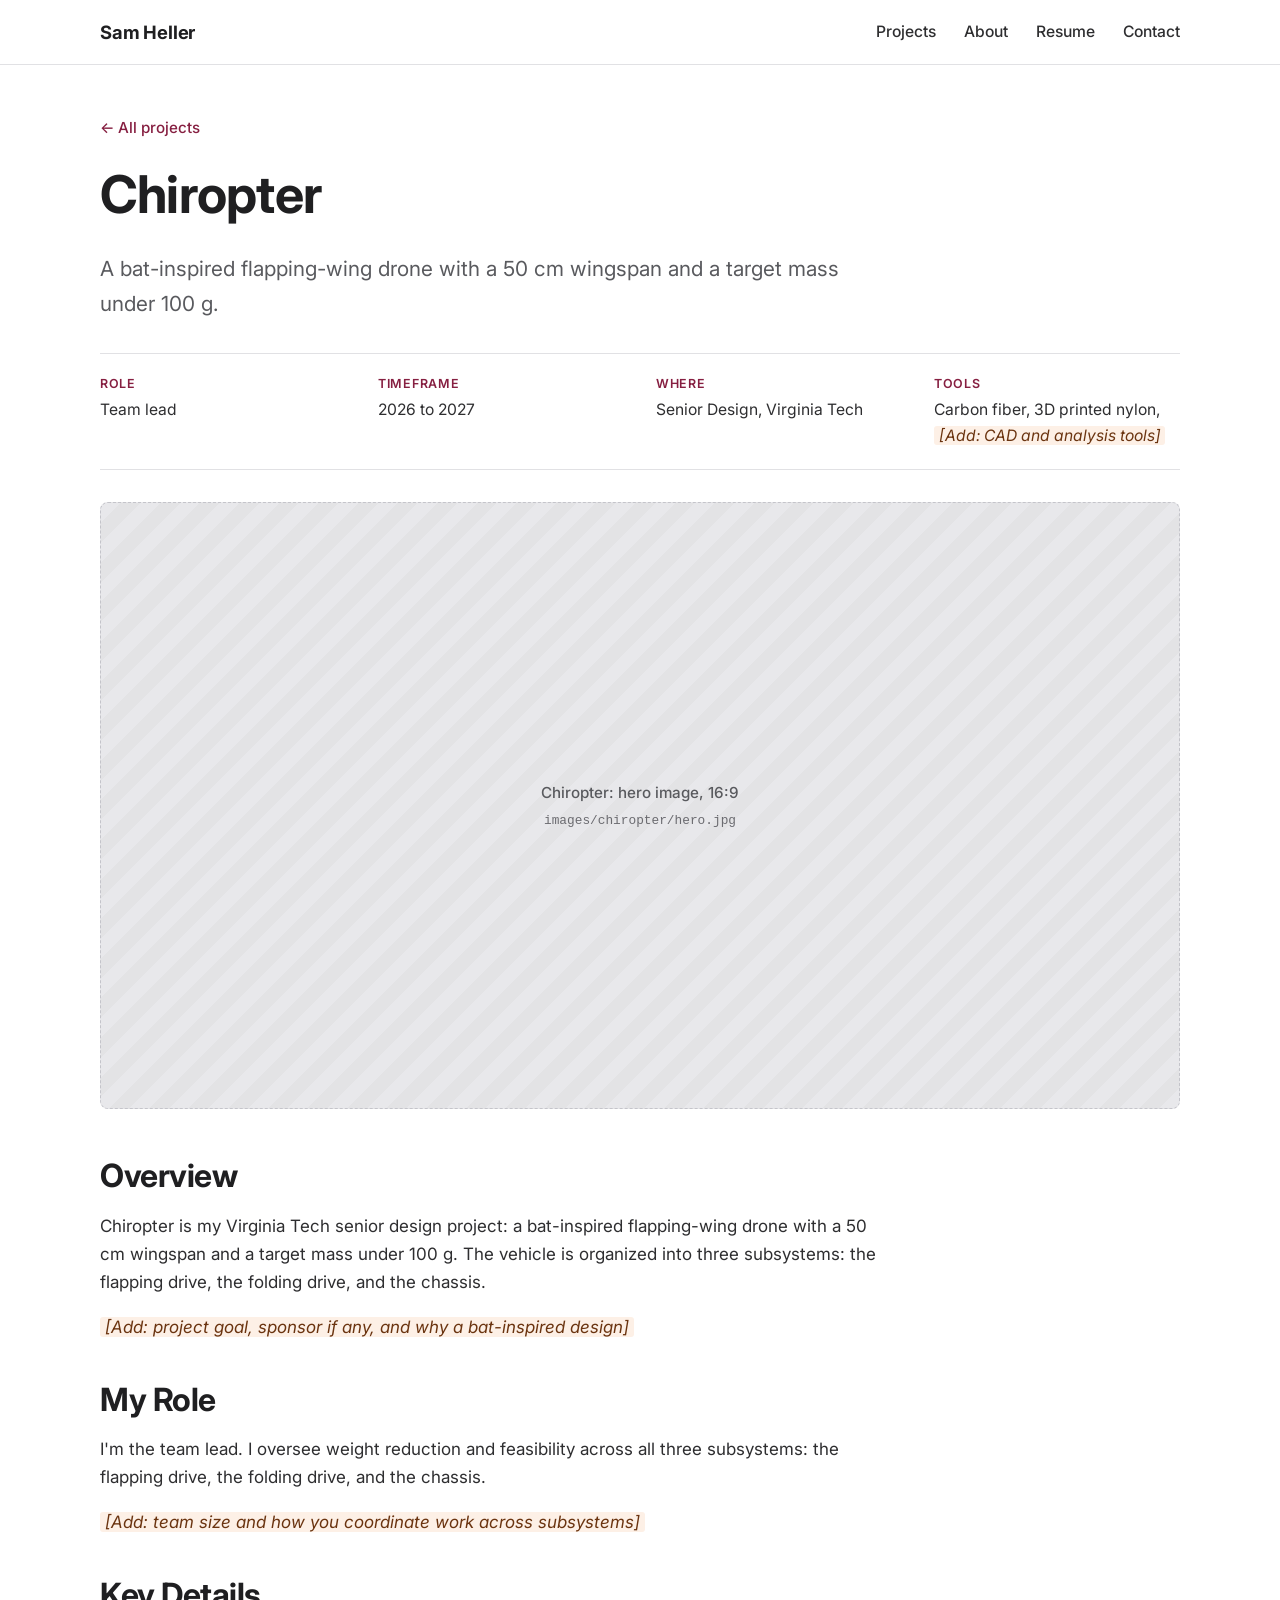
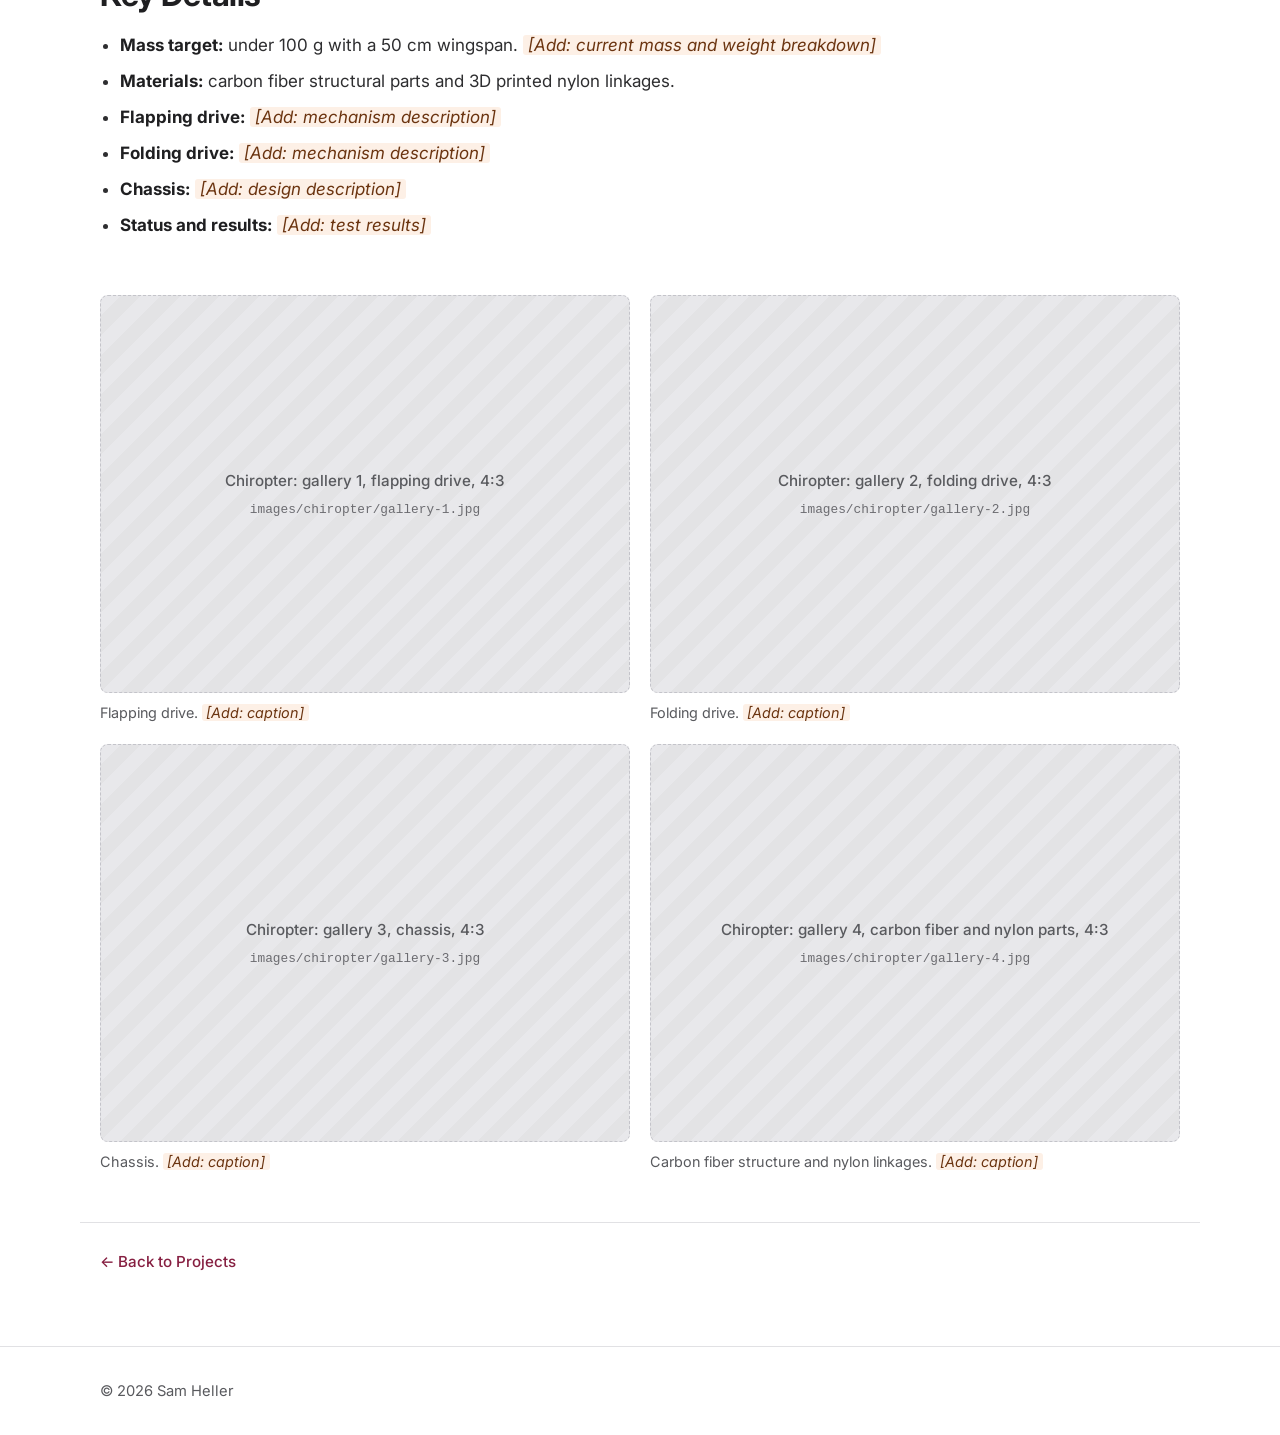
==== projects/chiropter.html @ 89018f8c "Initial portfolio site" ====
<!DOCTYPE html>
<html lang="en">
<head>
  <meta charset="utf-8">
  <meta name="viewport" content="width=device-width, initial-scale=1">
  <title>Chiropter: Flapping-Wing Drone | Sam Heller</title>
  <meta name="description" content="Chiropter is a bat-inspired flapping-wing drone with a 50 cm wingspan and a target mass under 100 g. Sam Heller is team lead for this Virginia Tech senior design project.">
  <meta property="og:type" content="article">
  <meta property="og:title" content="Chiropter: Flapping-Wing Drone | Sam Heller">
  <meta property="og:description" content="Bat-inspired flapping-wing drone, 50 cm wingspan, target mass under 100 g. Virginia Tech senior design.">
  <meta property="og:image" content="https://sam-j-heller.github.io/PersonalPortfolio/images/chiropter/hero.jpg">
  <meta property="og:url" content="https://sam-j-heller.github.io/PersonalPortfolio/projects/chiropter.html">
  <link rel="icon" href="../favicon.svg" type="image/svg+xml">
  <link rel="preconnect" href="https://fonts.googleapis.com">
  <link rel="preconnect" href="https://fonts.gstatic.com" crossorigin>
  <link rel="stylesheet" href="https://fonts.googleapis.com/css2?family=Inter:wght@400;500;600;700&amp;display=swap">
  <link rel="stylesheet" href="../css/style.css">
  <script src="../js/main.js"></script>
</head>
<body>
  <a class="skip-link" href="#main">Skip to content</a>

  <header class="site-header">
    <div class="container nav-bar">
      <a class="brand" href="../index.html">Sam Heller</a>
      <button class="nav-toggle" type="button" aria-expanded="false" aria-controls="site-nav">
        <span class="visually-hidden">Menu</span>
        <span class="nav-toggle-bar" aria-hidden="true"></span>
      </button>
      <nav id="site-nav" class="site-nav" aria-label="Main">
        <ul>
          <li><a href="../index.html#projects">Projects</a></li>
          <li><a href="../index.html#about">About</a></li>
          <li><a href="../resume/Sam_Heller_Resume.pdf" target="_blank" rel="noopener">Resume</a></li>
          <li><a href="../index.html#contact">Contact</a></li>
        </ul>
      </nav>
    </div>
  </header>

  <main id="main">
    <article>
      <header class="container project-head">
        <a class="back-link" href="../index.html#projects">&larr; All projects</a>
        <h1>Chiropter</h1>
        <p class="lede">A bat-inspired flapping-wing drone with a 50 cm wingspan and a target mass under 100 g.</p>
        <dl class="facts">
          <div><dt>Role</dt><dd>Team lead</dd></div>
          <div><dt>Timeframe</dt><dd>2026 to 2027</dd></div>
          <div><dt>Where</dt><dd>Senior Design, Virginia Tech</dd></div>
          <div><dt>Tools</dt><dd>Carbon fiber, 3D printed nylon, <span class="todo">[Add: CAD and analysis tools]</span></dd></div>
        </dl>
      </header>

      <div class="container project-hero">
        <!-- REPLACE WITH: <img class="ratio-16x9" src="../images/chiropter/hero.jpg" alt="Chiropter flapping-wing drone prototype" width="1920" height="1080"> -->
        <div class="ph ratio-16x9" role="img" aria-label="Placeholder for Chiropter hero image">
          <span>Chiropter: hero image, 16:9</span>
          <code>images/chiropter/hero.jpg</code>
        </div>
      </div>

      <div class="container">
        <div class="prose">
          <section aria-labelledby="overview">
            <h2 id="overview">Overview</h2>
            <p>Chiropter is my Virginia Tech senior design project: a bat-inspired flapping-wing drone with a 50 cm wingspan and a target mass under 100 g. The vehicle is organized into three subsystems: the flapping drive, the folding drive, and the chassis.</p>
            <p><span class="todo">[Add: project goal, sponsor if any, and why a bat-inspired design]</span></p>
          </section>

          <section aria-labelledby="role">
            <h2 id="role">My Role</h2>
            <p>I'm the team lead. I oversee weight reduction and feasibility across all three subsystems: the flapping drive, the folding drive, and the chassis.</p>
            <p><span class="todo">[Add: team size and how you coordinate work across subsystems]</span></p>
          </section>

          <section aria-labelledby="details">
            <h2 id="details">Key Details</h2>
            <ul>
              <li><strong>Mass target:</strong> under 100 g with a 50 cm wingspan. <span class="todo">[Add: current mass and weight breakdown]</span></li>
              <li><strong>Materials:</strong> carbon fiber structural parts and 3D printed nylon linkages.</li>
              <li><strong>Flapping drive:</strong> <span class="todo">[Add: mechanism description]</span></li>
              <li><strong>Folding drive:</strong> <span class="todo">[Add: mechanism description]</span></li>
              <li><strong>Chassis:</strong> <span class="todo">[Add: design description]</span></li>
              <li><strong>Status and results:</strong> <span class="todo">[Add: test results]</span></li>
            </ul>
          </section>
        </div>

        <h2 class="visually-hidden">Gallery</h2>
        <div class="gallery">
          <figure>
            <!-- REPLACE WITH: <img class="ratio-4x3" src="../images/chiropter/gallery-1.jpg" alt="Chiropter flapping drive mechanism" loading="lazy" width="1600" height="1200"> -->
            <div class="ph ratio-4x3" role="img" aria-label="Placeholder for Chiropter gallery image 1">
              <span>Chiropter: gallery 1, flapping drive, 4:3</span>
              <code>images/chiropter/gallery-1.jpg</code>
            </div>
            <figcaption>Flapping drive. <span class="todo">[Add: caption]</span></figcaption>
          </figure>
          <figure>
            <!-- REPLACE WITH: <img class="ratio-4x3" src="../images/chiropter/gallery-2.jpg" alt="Chiropter folding drive" loading="lazy" width="1600" height="1200"> -->
            <div class="ph ratio-4x3" role="img" aria-label="Placeholder for Chiropter gallery image 2">
              <span>Chiropter: gallery 2, folding drive, 4:3</span>
              <code>images/chiropter/gallery-2.jpg</code>
            </div>
            <figcaption>Folding drive. <span class="todo">[Add: caption]</span></figcaption>
          </figure>
          <figure>
            <!-- REPLACE WITH: <img class="ratio-4x3" src="../images/chiropter/gallery-3.jpg" alt="Chiropter chassis" loading="lazy" width="1600" height="1200"> -->
            <div class="ph ratio-4x3" role="img" aria-label="Placeholder for Chiropter gallery image 3">
              <span>Chiropter: gallery 3, chassis, 4:3</span>
              <code>images/chiropter/gallery-3.jpg</code>
            </div>
            <figcaption>Chassis. <span class="todo">[Add: caption]</span></figcaption>
          </figure>
          <figure>
            <!-- REPLACE WITH: <img class="ratio-4x3" src="../images/chiropter/gallery-4.jpg" alt="Chiropter carbon fiber parts and 3D printed nylon linkages" loading="lazy" width="1600" height="1200"> -->
            <div class="ph ratio-4x3" role="img" aria-label="Placeholder for Chiropter gallery image 4">
              <span>Chiropter: gallery 4, carbon fiber and nylon parts, 4:3</span>
              <code>images/chiropter/gallery-4.jpg</code>
            </div>
            <figcaption>Carbon fiber structure and nylon linkages. <span class="todo">[Add: caption]</span></figcaption>
          </figure>
        </div>
      </div>

      <div class="container project-foot">
        <a class="back-link" href="../index.html#projects">&larr; Back to Projects</a>
      </div>
    </article>
  </main>

  <footer class="site-footer">
    <div class="container">
      <p>&copy; 2026 Sam Heller</p>
    </div>
  </footer>
</body>
</html>
---- css/style.css ----
/* ==========================================================================
   Sam Heller portfolio: shared stylesheet
   ========================================================================== */

:root {
  --maroon: #861F41;        /* Chicago Maroon: primary accent */
  --maroon-dark: #6a1833;
  --orange: #E5751F;        /* Burnt Orange: small highlights only */
  --orange-tint: #fdf0e6;
  --text: #2e2e30;
  --muted: #595a5e;
  --bg: #ffffff;
  --bg-alt: #f5f5f6;
  --border: #e1e1e4;
  --ph-bg: #e8e8eb;
  --radius: 8px;
  --max: 1120px;
  --header-h: 64px;
  --font: "Inter", system-ui, -apple-system, "Segoe UI", Roboto, Helvetica, Arial, sans-serif;
}

*,
*::before,
*::after { box-sizing: border-box; }

html {
  scroll-behavior: smooth;
  -webkit-text-size-adjust: 100%;
}

@media (prefers-reduced-motion: reduce) {
  html { scroll-behavior: auto; }
  *, *::before, *::after { transition: none !important; }
}

body {
  margin: 0;
  font-family: var(--font);
  font-size: 1.0625rem;
  line-height: 1.65;
  color: var(--text);
  background: var(--bg);
  overflow-x: hidden;
}

img { max-width: 100%; display: block; }

h1, h2, h3 {
  line-height: 1.2;
  color: #1f1f21;
  margin: 0 0 0.5em;
  letter-spacing: -0.015em;
}
h1 { font-size: clamp(2.1rem, 5vw, 3.25rem); font-weight: 700; }
h2 { font-size: clamp(1.5rem, 3vw, 2rem); font-weight: 700; }
h3 { font-size: 1.2rem; font-weight: 600; }

p { margin: 0 0 1em; }

a {
  color: var(--maroon);
  text-decoration-thickness: 1px;
  text-underline-offset: 3px;
}
a:hover { text-decoration-color: var(--orange); text-decoration-thickness: 2px; }

:focus-visible {
  outline: 3px solid var(--maroon);
  outline-offset: 3px;
  border-radius: 2px;
}

.container {
  width: 100%;
  max-width: var(--max);
  margin: 0 auto;
  padding: 0 1.25rem;
}

.visually-hidden {
  position: absolute !important;
  width: 1px; height: 1px;
  padding: 0; margin: -1px;
  overflow: hidden; clip: rect(0 0 0 0);
  white-space: nowrap; border: 0;
}

.skip-link {
  position: absolute;
  left: 1rem; top: -100px;
  z-index: 100;
  background: var(--maroon);
  color: #fff;
  padding: 0.6rem 1rem;
  border-radius: var(--radius);
}
.skip-link:focus { top: 0.75rem; }

/* ---------- Header / nav ---------- */

.site-header {
  position: sticky;
  top: 0;
  z-index: 50;
  background: rgba(255, 255, 255, 0.96);
  border-bottom: 1px solid var(--border);
}

.nav-bar {
  display: flex;
  align-items: center;
  justify-content: space-between;
  min-height: var(--header-h);
  gap: 1rem;
}

.brand {
  font-weight: 700;
  font-size: 1.15rem;
  color: #1f1f21;
  text-decoration: none;
  letter-spacing: -0.01em;
}
.brand:hover { color: var(--maroon); }

.site-nav ul {
  list-style: none;
  margin: 0;
  padding: 0;
  display: flex;
  flex-wrap: wrap;
  gap: 0.25rem 1.75rem;
}

.site-nav a {
  position: relative;
  display: inline-block;
  padding: 0.35rem 0;
  color: var(--text);
  font-weight: 500;
  font-size: 0.98rem;
  text-decoration: none;
}
.site-nav a::after {
  content: "";
  position: absolute;
  left: 0; right: 0; bottom: 0;
  height: 2px;
  background: var(--maroon);
  transform: scaleX(0);
  transform-origin: left;
  transition: transform 0.2s ease;
}
.site-nav a:hover { color: var(--maroon); }
.site-nav a:hover::after,
.site-nav a:focus-visible::after { transform: scaleX(1); }

.nav-toggle {
  display: none;
  align-items: center;
  justify-content: center;
  width: 44px; height: 44px;
  padding: 0;
  background: transparent;
  border: 1px solid var(--border);
  border-radius: var(--radius);
  cursor: pointer;
}
.nav-toggle-bar,
.nav-toggle-bar::before,
.nav-toggle-bar::after {
  display: block;
  width: 20px; height: 2px;
  background: var(--text);
  border-radius: 1px;
  transition: transform 0.2s ease, background 0.2s ease;
}
.nav-toggle-bar { position: relative; }
.nav-toggle-bar::before,
.nav-toggle-bar::after { content: ""; position: absolute; left: 0; }
.nav-toggle-bar::before { top: -6px; }
.nav-toggle-bar::after { top: 6px; }
.nav-toggle[aria-expanded="true"] .nav-toggle-bar { background: transparent; }
.nav-toggle[aria-expanded="true"] .nav-toggle-bar::before { transform: translateY(6px) rotate(45deg); }
.nav-toggle[aria-expanded="true"] .nav-toggle-bar::after { transform: translateY(-6px) rotate(-45deg); }

@media (max-width: 720px) {
  /* The .js class is added by main.js; without JS the nav simply wraps. */
  .js .nav-toggle { display: inline-flex; }
  .js .site-nav {
    display: none;
    position: absolute;
    top: 100%; left: 0; right: 0;
    background: #fff;
    border-bottom: 1px solid var(--border);
    box-shadow: 0 8px 16px rgba(0, 0, 0, 0.06);
  }
  .js .site-nav.is-open { display: block; }
  .js .site-nav ul {
    flex-direction: column;
    gap: 0;
    padding: 0.5rem 1.25rem 1rem;
  }
  .js .site-nav a { display: block; padding: 0.75rem 0; }
  .js .site-nav li + li { border-top: 1px solid var(--border); }
  .js .site-nav a::after { display: none; }
}

/* ---------- Buttons ---------- */

.btn {
  display: inline-flex;
  align-items: center;
  gap: 0.5rem;
  padding: 0.75rem 1.35rem;
  border-radius: var(--radius);
  border: 2px solid var(--maroon);
  font-weight: 600;
  font-size: 1rem;
  line-height: 1.2;
  text-decoration: none;
  transition: background 0.15s ease, color 0.15s ease, border-color 0.15s ease;
}
.btn-primary { background: var(--maroon); color: #fff; }
.btn-primary:hover { background: var(--maroon-dark); border-color: var(--orange); }
.btn-secondary { background: transparent; color: var(--maroon); }
.btn-secondary:hover { background: var(--orange-tint); border-color: var(--orange); }

.btn-row { display: flex; flex-wrap: wrap; gap: 0.75rem; }

/* ---------- Sections ---------- */

.section { padding: 4.5rem 0; scroll-margin-top: var(--header-h); }
.section-alt { background: var(--bg-alt); }

.section-head { margin-bottom: 2rem; }
.section-head h2::after {
  content: "";
  display: block;
  width: 48px; height: 3px;
  margin-top: 0.6rem;
  background: var(--maroon);
  border-radius: 2px;
}
.section-head p { color: var(--muted); max-width: 60ch; margin-top: 0.75rem; }

.subsection { margin-top: 3.5rem; }
.subsection h3 { font-size: 1.3rem; }

/* ---------- Hero ---------- */

.hero {
  padding: 6rem 0 5rem;
  background: var(--bg-alt);
  border-bottom: 1px solid var(--border);
}
.hero-eyebrow {
  color: var(--maroon);
  font-weight: 600;
  font-size: 0.95rem;
  letter-spacing: 0.06em;
  text-transform: uppercase;
  margin-bottom: 0.75rem;
}
.hero h1 { margin-bottom: 0.4em; }
.hero-tagline {
  font-size: clamp(1.1rem, 2.2vw, 1.35rem);
  color: var(--muted);
  max-width: 44ch;
  margin-bottom: 2rem;
}

/* ---------- Image placeholders + media ---------- */
/* A placeholder (.ph) and its replacement <img> share the same ratio class,
   so swapping one for the other does not change the layout. */

.ratio-16x9 { aspect-ratio: 16 / 9; }
.ratio-3x2  { aspect-ratio: 3 / 2; }
.ratio-4x3  { aspect-ratio: 4 / 3; }
.ratio-4x5  { aspect-ratio: 4 / 5; }

img.ratio-16x9, img.ratio-3x2, img.ratio-4x3, img.ratio-4x5 {
  width: 100%;
  height: auto;
  object-fit: cover;
  background: var(--ph-bg);
}

.ph {
  width: 100%;
  display: flex;
  flex-direction: column;
  align-items: center;
  justify-content: center;
  gap: 0.35rem;
  padding: 1rem;
  text-align: center;
  color: var(--muted);
  font-size: 0.95rem;
  font-weight: 500;
  background:
    repeating-linear-gradient(135deg, transparent 0 14px, rgba(0, 0, 0, 0.025) 14px 28px),
    var(--ph-bg);
  border: 1px dashed #c4c4ca;
}
.ph code {
  font-size: 0.8rem;
  font-weight: 400;
  color: #6b6b70;
  word-break: break-all;
}

/* ---------- Project cards ---------- */

.card-grid {
  display: grid;
  grid-template-columns: repeat(auto-fill, minmax(min(100%, 300px), 1fr));
  gap: 1.5rem;
}

.card {
  position: relative;
  display: flex;
  flex-direction: column;
  background: #fff;
  border: 1px solid var(--border);
  border-radius: var(--radius);
  overflow: hidden;
  transition: box-shadow 0.2s ease, transform 0.2s ease, border-color 0.2s ease;
}
.card:hover {
  border-color: var(--orange);
  box-shadow: 0 10px 24px rgba(0, 0, 0, 0.08);
  transform: translateY(-2px);
}
.card:focus-within { outline: 3px solid var(--maroon); outline-offset: 3px; }
.card .ph, .card img { border: 0; border-bottom: 1px solid var(--border); }

.card-body { padding: 1.25rem 1.25rem 1.4rem; display: flex; flex-direction: column; flex: 1; }
.card-body h3 { margin-bottom: 0.4rem; }
.card-body p { color: var(--muted); font-size: 0.98rem; flex: 1; }

.card-link { color: #1f1f21; text-decoration: none; }
.card-link:focus-visible { outline: none; }
/* Makes the whole card clickable while keeping a single link in the markup. */
.card-link::after { content: ""; position: absolute; inset: 0; }
.card:hover .card-link { color: var(--maroon); }

.card-grid-small { grid-template-columns: repeat(auto-fill, minmax(min(100%, 300px), 360px)); }

/* ---------- Tags ---------- */

.tags {
  list-style: none;
  margin: 0;
  padding: 0;
  display: flex;
  flex-wrap: wrap;
  gap: 0.4rem;
}
.tags li {
  font-size: 0.78rem;
  font-weight: 500;
  color: #4a2a17;
  background: var(--orange-tint);
  border: 1px solid #f6d3b6;
  padding: 0.15rem 0.6rem;
  border-radius: 999px;
}

/* ---------- Skills ---------- */

.skills-grid {
  display: grid;
  grid-template-columns: repeat(auto-fill, minmax(min(100%, 240px), 1fr));
  gap: 1rem;
}
.skill-group {
  background: #fff;
  border: 1px solid var(--border);
  border-left: 3px solid var(--maroon);
  border-radius: var(--radius);
  padding: 1rem 1.15rem;
}
.skill-group h3 {
  font-size: 0.85rem;
  text-transform: uppercase;
  letter-spacing: 0.06em;
  color: var(--maroon);
  margin-bottom: 0.35rem;
}
.skill-group p { margin: 0; font-size: 0.98rem; }

/* ---------- About ---------- */

.about-grid {
  display: grid;
  grid-template-columns: minmax(0, 300px) minmax(0, 1fr);
  gap: 3rem;
  align-items: start;
}
.about-grid .ph, .about-grid img { border-radius: var(--radius); }
.about-text p { max-width: 62ch; }

@media (max-width: 720px) {
  .about-grid { grid-template-columns: 1fr; gap: 1.75rem; }
  .about-grid .ph, .about-grid img { max-width: 280px; }
}

/* ---------- Contact ---------- */

.contact-list {
  list-style: none;
  margin: 0;
  padding: 0;
  display: grid;
  grid-template-columns: repeat(auto-fill, minmax(min(100%, 260px), 1fr));
  gap: 1rem;
}
.contact-list li {
  background: #fff;
  border: 1px solid var(--border);
  border-radius: var(--radius);
  padding: 1rem 1.15rem;
}
.contact-label {
  display: block;
  font-size: 0.8rem;
  font-weight: 600;
  text-transform: uppercase;
  letter-spacing: 0.06em;
  color: var(--muted);
}
.contact-list a { font-weight: 500; word-break: break-word; }

/* ---------- Footer ---------- */

.site-footer {
  border-top: 1px solid var(--border);
  padding: 2rem 0;
  color: var(--muted);
  font-size: 0.92rem;
}
.site-footer p { margin: 0; }

/* ---------- Project pages ---------- */

.project-head { padding-block: 3rem 2rem; }
.back-link {
  display: inline-block;
  margin-bottom: 1.5rem;
  font-weight: 500;
  font-size: 0.95rem;
  text-decoration: none;
}
.back-link:hover { text-decoration: underline; text-decoration-color: var(--orange); }

.lede {
  font-size: clamp(1.1rem, 2vw, 1.3rem);
  color: var(--muted);
  max-width: 60ch;
}

.facts {
  display: grid;
  grid-template-columns: repeat(auto-fit, minmax(min(100%, 200px), 1fr));
  gap: 1rem 2rem;
  margin: 2rem 0 0;
  padding: 1.25rem 0;
  border-top: 1px solid var(--border);
  border-bottom: 1px solid var(--border);
}
.facts dt {
  font-size: 0.78rem;
  font-weight: 600;
  text-transform: uppercase;
  letter-spacing: 0.06em;
  color: var(--maroon);
}
.facts dd { margin: 0.15rem 0 0; font-size: 0.98rem; }

.project-head .btn-row { margin-top: 1.75rem; }

.project-hero .ph, .project-hero img { border-radius: var(--radius); }

.prose { max-width: 72ch; padding: 3rem 0 1rem; }
.prose section { margin-bottom: 2.5rem; scroll-margin-top: var(--header-h); }
.prose ul { padding-left: 1.25rem; margin: 0 0 1em; }
.prose li { margin-bottom: 0.5rem; }
.prose li strong { color: #1f1f21; }

/* Bracketed "[Add: ...]" notes for Sam to fill in. Search the HTML for "todo". */
.todo {
  background: var(--orange-tint);
  color: #6b3410;
  padding: 0 0.3em;
  border-radius: 3px;
  font-style: italic;
}

.gallery {
  display: grid;
  grid-template-columns: repeat(2, minmax(0, 1fr));
  gap: 1.25rem;
  margin: 0 0 3rem;
}
.gallery figure { margin: 0; }
.gallery .ph, .gallery img { border-radius: var(--radius); }
.gallery figcaption { font-size: 0.9rem; color: var(--muted); margin-top: 0.5rem; }

@media (max-width: 600px) {
  .gallery { grid-template-columns: 1fr; }
  .section { padding: 3.25rem 0; }
  .hero { padding: 4rem 0 3.5rem; }
}

.project-foot {
  border-top: 1px solid var(--border);
  padding-block: 1.5rem 3rem;
}
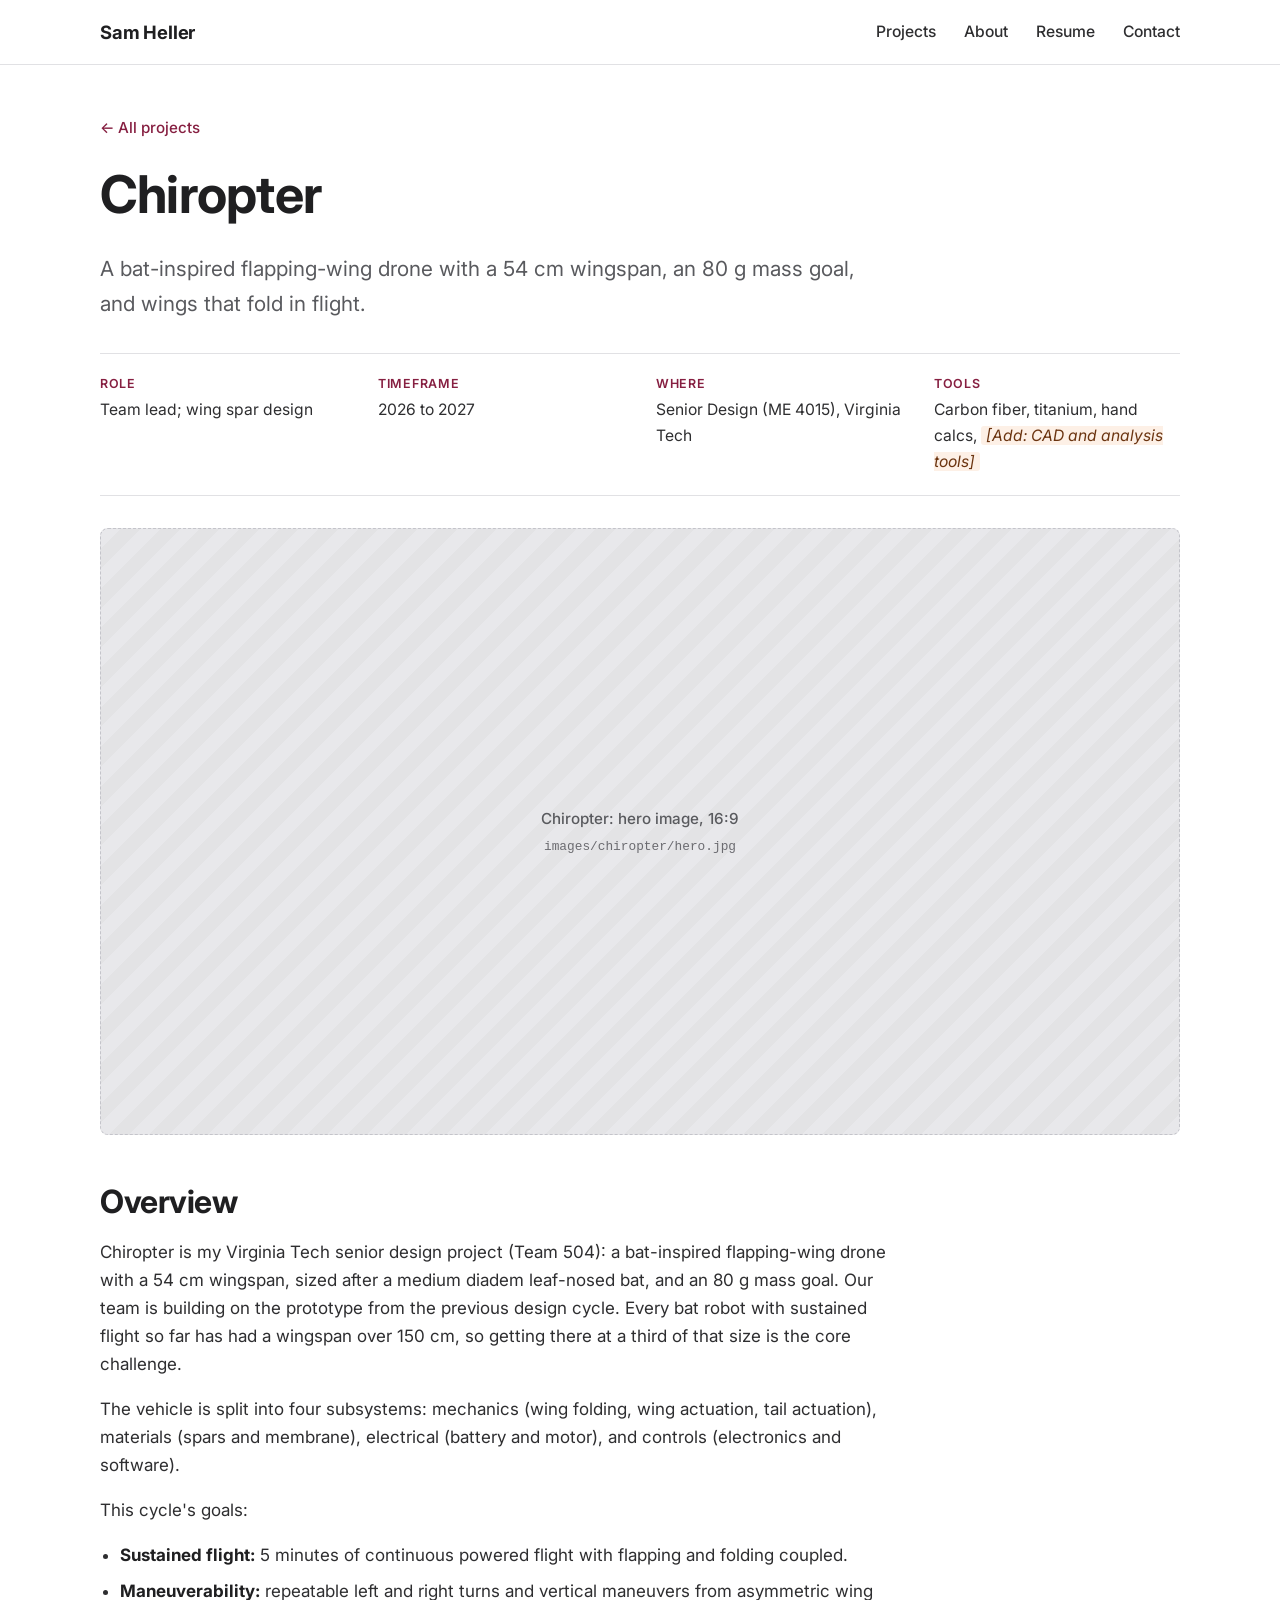
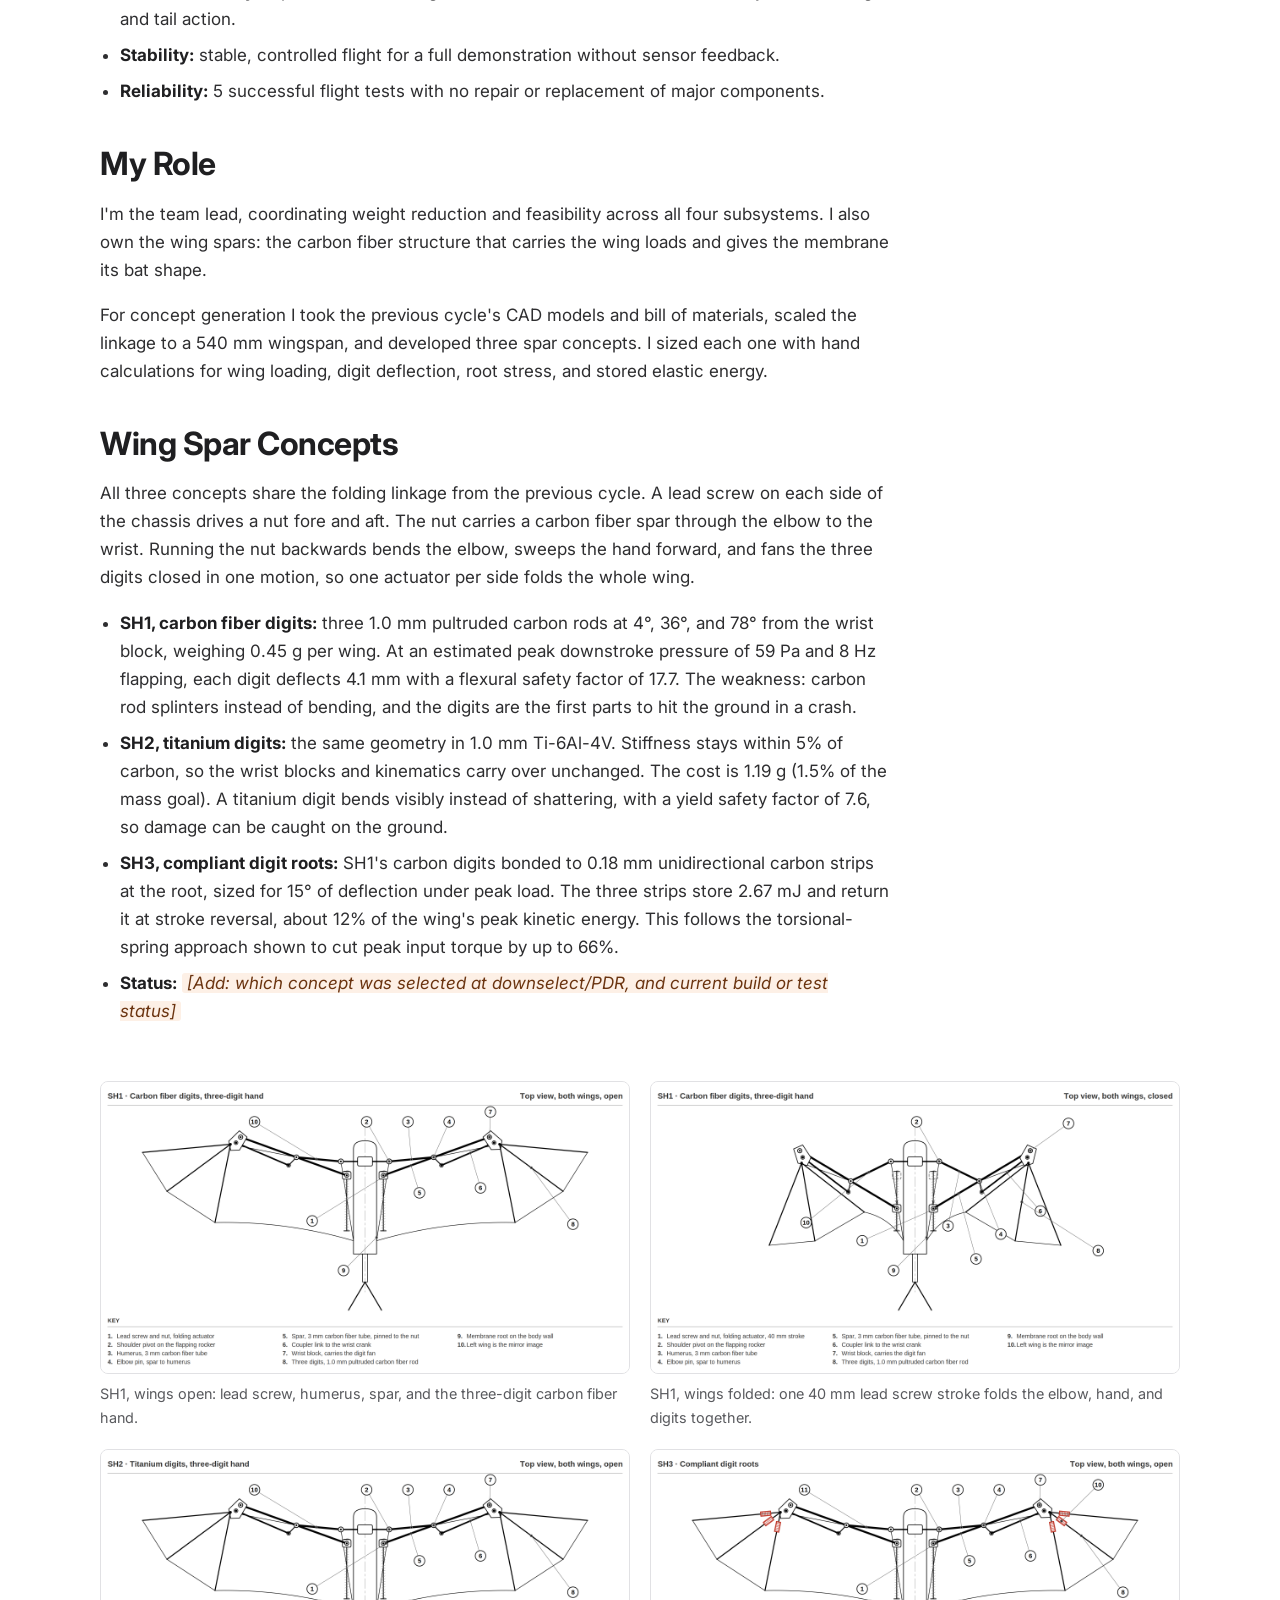
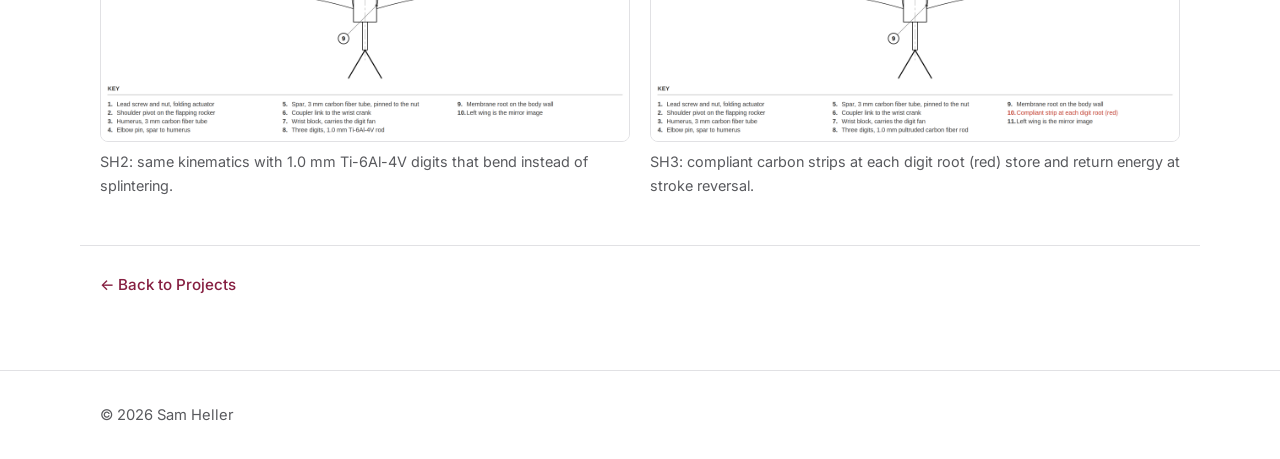
==== commit 05081629: "Fill in Chiropter and EasySDS project pages Chiropter: update to 54 cm wingspan and 80 g mass goal, " ====
--- a/projects/chiropter.html
+++ b/projects/chiropter.html
@@ -4,11 +4,11 @@
   <meta charset="utf-8">
   <meta name="viewport" content="width=device-width, initial-scale=1">
   <title>Chiropter: Flapping-Wing Drone | Sam Heller</title>
-  <meta name="description" content="Chiropter is a bat-inspired flapping-wing drone with a 50 cm wingspan and a target mass under 100 g. Sam Heller is team lead for this Virginia Tech senior design project.">
+  <meta name="description" content="Chiropter is a bat-inspired flapping-wing drone with a 54 cm wingspan and an 80 g mass goal. Sam Heller is team lead and owns the wing spar design for this Virginia Tech senior design project.">
   <meta property="og:type" content="article">
   <meta property="og:title" content="Chiropter: Flapping-Wing Drone | Sam Heller">
-  <meta property="og:description" content="Bat-inspired flapping-wing drone, 50 cm wingspan, target mass under 100 g. Virginia Tech senior design.">
-  <meta property="og:image" content="https://sam-j-heller.github.io/PersonalPortfolio/images/chiropter/hero.jpg">
+  <meta property="og:description" content="Bat-inspired flapping-wing drone, 54 cm wingspan, 80 g mass goal. Virginia Tech senior design.">
+  <meta property="og:image" content="https://sam-j-heller.github.io/PersonalPortfolio/images/chiropter/sh1-open.png">
   <meta property="og:url" content="https://sam-j-heller.github.io/PersonalPortfolio/projects/chiropter.html">
   <link rel="icon" href="../favicon.svg" type="image/svg+xml">
   <link rel="preconnect" href="https://fonts.googleapis.com">
@@ -43,12 +43,12 @@
       <header class="container project-head">
         <a class="back-link" href="../index.html#projects">&larr; All projects</a>
         <h1>Chiropter</h1>
-        <p class="lede">A bat-inspired flapping-wing drone with a 50 cm wingspan and a target mass under 100 g.</p>
+        <p class="lede">A bat-inspired flapping-wing drone with a 54 cm wingspan, an 80 g mass goal, and wings that fold in flight.</p>
         <dl class="facts">
-          <div><dt>Role</dt><dd>Team lead</dd></div>
+          <div><dt>Role</dt><dd>Team lead; wing spar design</dd></div>
           <div><dt>Timeframe</dt><dd>2026 to 2027</dd></div>
-          <div><dt>Where</dt><dd>Senior Design, Virginia Tech</dd></div>
-          <div><dt>Tools</dt><dd>Carbon fiber, 3D printed nylon, <span class="todo">[Add: CAD and analysis tools]</span></dd></div>
+          <div><dt>Where</dt><dd>Senior Design (ME 4015), Virginia Tech</dd></div>
+          <div><dt>Tools</dt><dd>Carbon fiber, titanium, hand calcs, <span class="todo">[Add: CAD and analysis tools]</span></dd></div>
         </dl>
       </header>
 
@@ -64,25 +64,31 @@
         <div class="prose">
           <section aria-labelledby="overview">
             <h2 id="overview">Overview</h2>
-            <p>Chiropter is my Virginia Tech senior design project: a bat-inspired flapping-wing drone with a 50 cm wingspan and a target mass under 100 g. The vehicle is organized into three subsystems: the flapping drive, the folding drive, and the chassis.</p>
-            <p><span class="todo">[Add: project goal, sponsor if any, and why a bat-inspired design]</span></p>
+            <p>Chiropter is my Virginia Tech senior design project (Team 504): a bat-inspired flapping-wing drone with a 54 cm wingspan, sized after a medium diadem leaf-nosed bat, and an 80 g mass goal. Our team is building on the prototype from the previous design cycle. Every bat robot with sustained flight so far has had a wingspan over 150 cm, so getting there at a third of that size is the core challenge.</p>
+            <p>The vehicle is split into four subsystems: mechanics (wing folding, wing actuation, tail actuation), materials (spars and membrane), electrical (battery and motor), and controls (electronics and software).</p>
+            <p>This cycle's goals:</p>
+            <ul>
+              <li><strong>Sustained flight:</strong> 5 minutes of continuous powered flight with flapping and folding coupled.</li>
+              <li><strong>Maneuverability:</strong> repeatable left and right turns and vertical maneuvers from asymmetric wing and tail action.</li>
+              <li><strong>Stability:</strong> stable, controlled flight for a full demonstration without sensor feedback.</li>
+              <li><strong>Reliability:</strong> 5 successful flight tests with no repair or replacement of major components.</li>
+            </ul>
           </section>
 
           <section aria-labelledby="role">
             <h2 id="role">My Role</h2>
-            <p>I'm the team lead. I oversee weight reduction and feasibility across all three subsystems: the flapping drive, the folding drive, and the chassis.</p>
-            <p><span class="todo">[Add: team size and how you coordinate work across subsystems]</span></p>
+            <p>I'm the team lead, coordinating weight reduction and feasibility across all four subsystems. I also own the wing spars: the carbon fiber structure that carries the wing loads and gives the membrane its bat shape.</p>
+            <p>For concept generation I took the previous cycle's CAD models and bill of materials, scaled the linkage to a 540 mm wingspan, and developed three spar concepts. I sized each one with hand calculations for wing loading, digit deflection, root stress, and stored elastic energy.</p>
           </section>
 
           <section aria-labelledby="details">
-            <h2 id="details">Key Details</h2>
+            <h2 id="details">Wing Spar Concepts</h2>
+            <p>All three concepts share the folding linkage from the previous cycle. A lead screw on each side of the chassis drives a nut fore and aft. The nut carries a carbon fiber spar through the elbow to the wrist. Running the nut backwards bends the elbow, sweeps the hand forward, and fans the three digits closed in one motion, so one actuator per side folds the whole wing.</p>
             <ul>
-              <li><strong>Mass target:</strong> under 100 g with a 50 cm wingspan. <span class="todo">[Add: current mass and weight breakdown]</span></li>
-              <li><strong>Materials:</strong> carbon fiber structural parts and 3D printed nylon linkages.</li>
-              <li><strong>Flapping drive:</strong> <span class="todo">[Add: mechanism description]</span></li>
-              <li><strong>Folding drive:</strong> <span class="todo">[Add: mechanism description]</span></li>
-              <li><strong>Chassis:</strong> <span class="todo">[Add: design description]</span></li>
-              <li><strong>Status and results:</strong> <span class="todo">[Add: test results]</span></li>
+              <li><strong>SH1, carbon fiber digits:</strong> three 1.0 mm pultruded carbon rods at 4&deg;, 36&deg;, and 78&deg; from the wrist block, weighing 0.45 g per wing. At an estimated peak downstroke pressure of 59 Pa and 8 Hz flapping, each digit deflects 4.1 mm with a flexural safety factor of 17.7. The weakness: carbon rod splinters instead of bending, and the digits are the first parts to hit the ground in a crash.</li>
+              <li><strong>SH2, titanium digits:</strong> the same geometry in 1.0 mm Ti-6Al-4V. Stiffness stays within 5% of carbon, so the wrist blocks and kinematics carry over unchanged. The cost is 1.19 g (1.5% of the mass goal). A titanium digit bends visibly instead of shattering, with a yield safety factor of 7.6, so damage can be caught on the ground.</li>
+              <li><strong>SH3, compliant digit roots:</strong> SH1's carbon digits bonded to 0.18 mm unidirectional carbon strips at the root, sized for 15&deg; of deflection under peak load. The three strips store 2.67 mJ and return it at stroke reversal, about 12% of the wing's peak kinetic energy. This follows the torsional-spring approach shown to cut peak input torque by up to 66%.</li>
+              <li><strong>Status:</strong> <span class="todo">[Add: which concept was selected at downselect/PDR, and current build or test status]</span></li>
             </ul>
           </section>
         </div>
@@ -90,36 +96,20 @@
         <h2 class="visually-hidden">Gallery</h2>
         <div class="gallery">
           <figure>
-            <!-- REPLACE WITH: <img class="ratio-4x3" src="../images/chiropter/gallery-1.jpg" alt="Chiropter flapping drive mechanism" loading="lazy" width="1600" height="1200"> -->
-            <div class="ph ratio-4x3" role="img" aria-label="Placeholder for Chiropter gallery image 1">
-              <span>Chiropter: gallery 1, flapping drive, 4:3</span>
-              <code>images/chiropter/gallery-1.jpg</code>
-            </div>
-            <figcaption>Flapping drive. <span class="todo">[Add: caption]</span></figcaption>
+            <img class="diagram" src="../images/chiropter/sh1-open.png" alt="Top-view diagram of the SH1 concept with both wings open, labeling the lead screw, humerus, spar, wrist block, and three carbon fiber digits" loading="lazy" width="2500" height="1376">
+            <figcaption>SH1, wings open: lead screw, humerus, spar, and the three-digit carbon fiber hand.</figcaption>
           </figure>
           <figure>
-            <!-- REPLACE WITH: <img class="ratio-4x3" src="../images/chiropter/gallery-2.jpg" alt="Chiropter folding drive" loading="lazy" width="1600" height="1200"> -->
-            <div class="ph ratio-4x3" role="img" aria-label="Placeholder for Chiropter gallery image 2">
-              <span>Chiropter: gallery 2, folding drive, 4:3</span>
-              <code>images/chiropter/gallery-2.jpg</code>
-            </div>
-            <figcaption>Folding drive. <span class="todo">[Add: caption]</span></figcaption>
+            <img class="diagram" src="../images/chiropter/sh1-closed.png" alt="Top-view diagram of the SH1 concept with both wings folded closed after a 40 mm lead screw stroke" loading="lazy" width="2500" height="1376">
+            <figcaption>SH1, wings folded: one 40 mm lead screw stroke folds the elbow, hand, and digits together.</figcaption>
           </figure>
           <figure>
-            <!-- REPLACE WITH: <img class="ratio-4x3" src="../images/chiropter/gallery-3.jpg" alt="Chiropter chassis" loading="lazy" width="1600" height="1200"> -->
-            <div class="ph ratio-4x3" role="img" aria-label="Placeholder for Chiropter gallery image 3">
-              <span>Chiropter: gallery 3, chassis, 4:3</span>
-              <code>images/chiropter/gallery-3.jpg</code>
-            </div>
-            <figcaption>Chassis. <span class="todo">[Add: caption]</span></figcaption>
+            <img class="diagram" src="../images/chiropter/sh2-open.png" alt="Top-view diagram of the SH2 concept, identical to SH1 but with 1.0 mm Ti-6Al-4V digits" loading="lazy" width="2500" height="1376">
+            <figcaption>SH2: same kinematics with 1.0 mm Ti-6Al-4V digits that bend instead of splintering.</figcaption>
           </figure>
           <figure>
-            <!-- REPLACE WITH: <img class="ratio-4x3" src="../images/chiropter/gallery-4.jpg" alt="Chiropter carbon fiber parts and 3D printed nylon linkages" loading="lazy" width="1600" height="1200"> -->
-            <div class="ph ratio-4x3" role="img" aria-label="Placeholder for Chiropter gallery image 4">
-              <span>Chiropter: gallery 4, carbon fiber and nylon parts, 4:3</span>
-              <code>images/chiropter/gallery-4.jpg</code>
-            </div>
-            <figcaption>Carbon fiber structure and nylon linkages. <span class="todo">[Add: caption]</span></figcaption>
+            <img class="diagram" src="../images/chiropter/sh3-open.png" alt="Top-view diagram of the SH3 concept, with compliant carbon strips highlighted in red at each digit root" loading="lazy" width="2500" height="1376">
+            <figcaption>SH3: compliant carbon strips at each digit root (red) store and return energy at stroke reversal.</figcaption>
           </figure>
         </div>
       </div>
--- a/css/style.css
+++ b/css/style.css
@@ -335,6 +335,8 @@
 }
 .card:focus-within { outline: 3px solid var(--maroon); outline-offset: 3px; }
 .card .ph, .card img { border: 0; border-bottom: 1px solid var(--border); }
+/* Diagrams are letterboxed on white instead of cropped. */
+.card img.diagram { object-fit: contain; background: #fff; padding: 0.5rem; }
 
 .card-body { padding: 1.25rem 1.25rem 1.4rem; display: flex; flex-direction: column; flex: 1; }
 .card-body h3 { margin-bottom: 0.4rem; }
@@ -506,6 +508,13 @@
 }
 .gallery figure { margin: 0; }
 .gallery .ph, .gallery img { border-radius: var(--radius); }
+/* Labeled diagrams keep their own ratio so the key is never cropped. */
+.gallery img.diagram {
+  width: 100%;
+  height: auto;
+  background: #fff;
+  border: 1px solid var(--border);
+}
 .gallery figcaption { font-size: 0.9rem; color: var(--muted); margin-top: 0.5rem; }
 
 @media (max-width: 600px) {
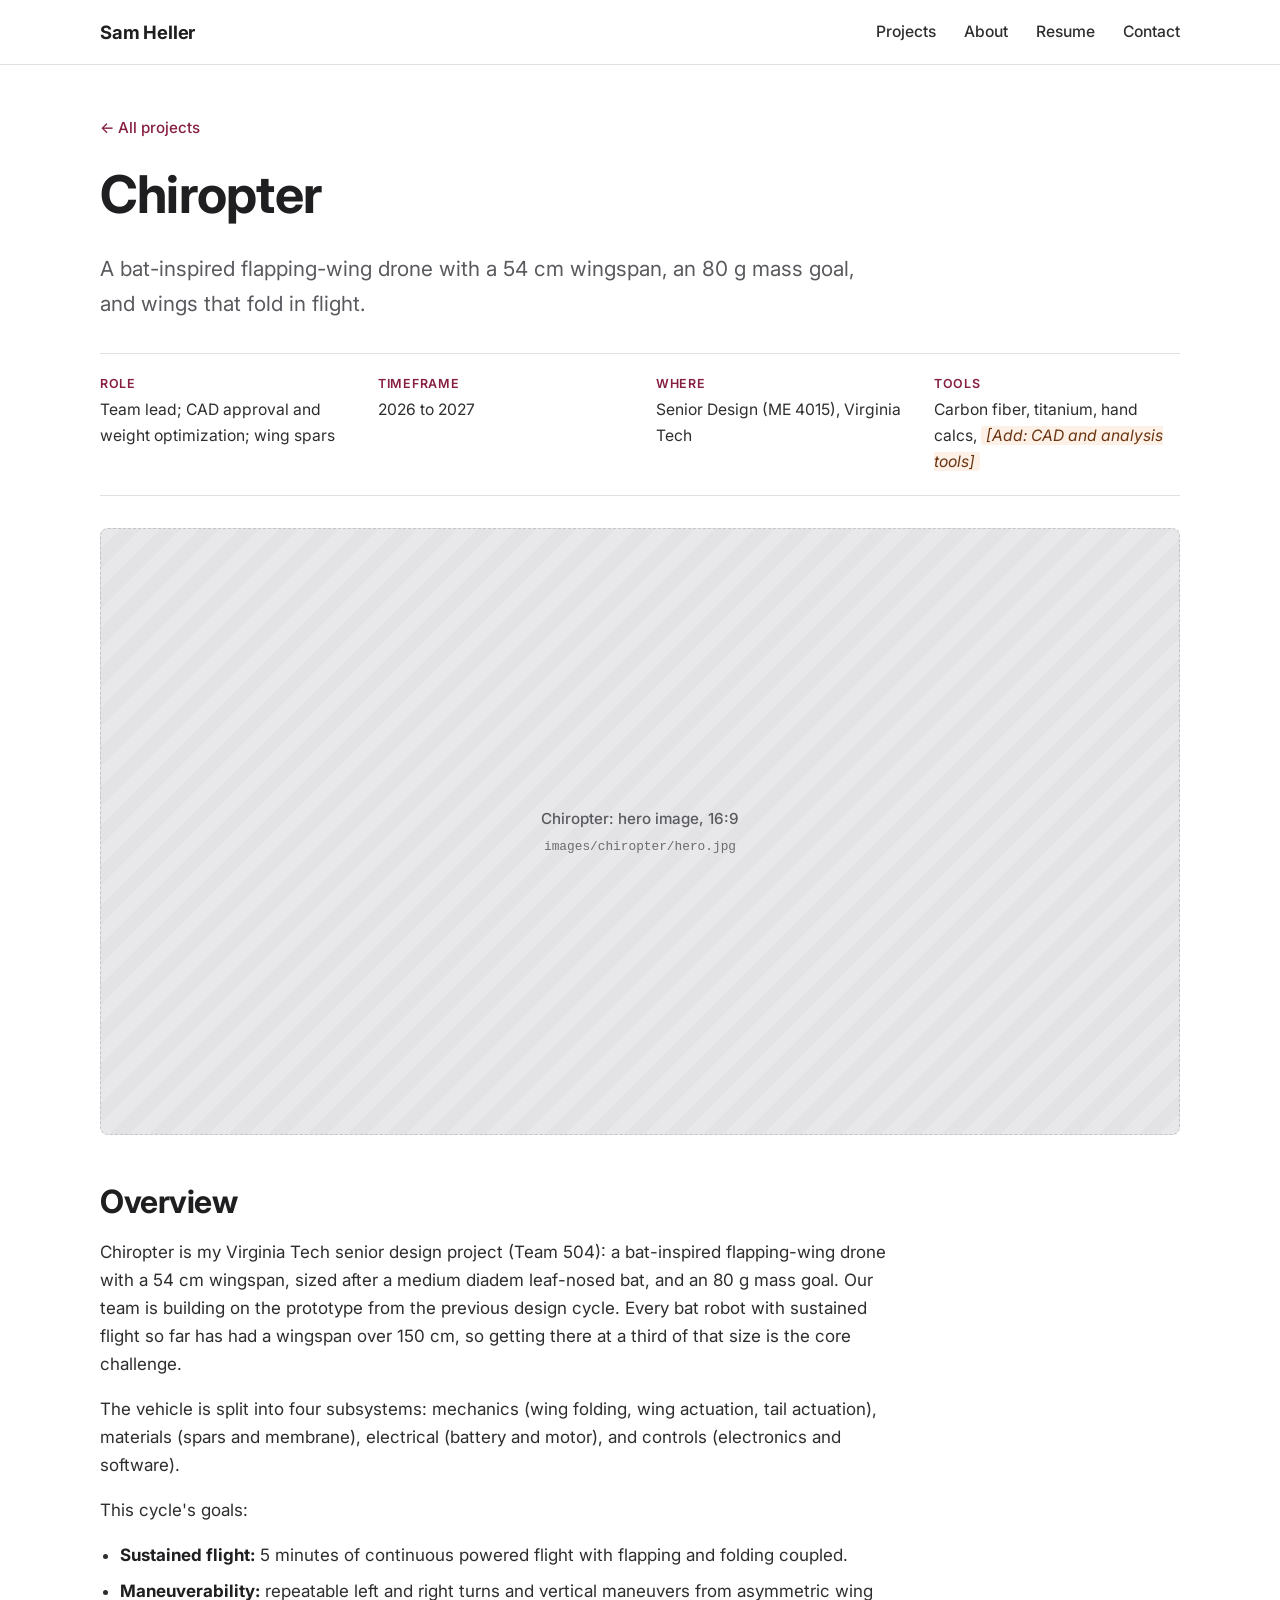
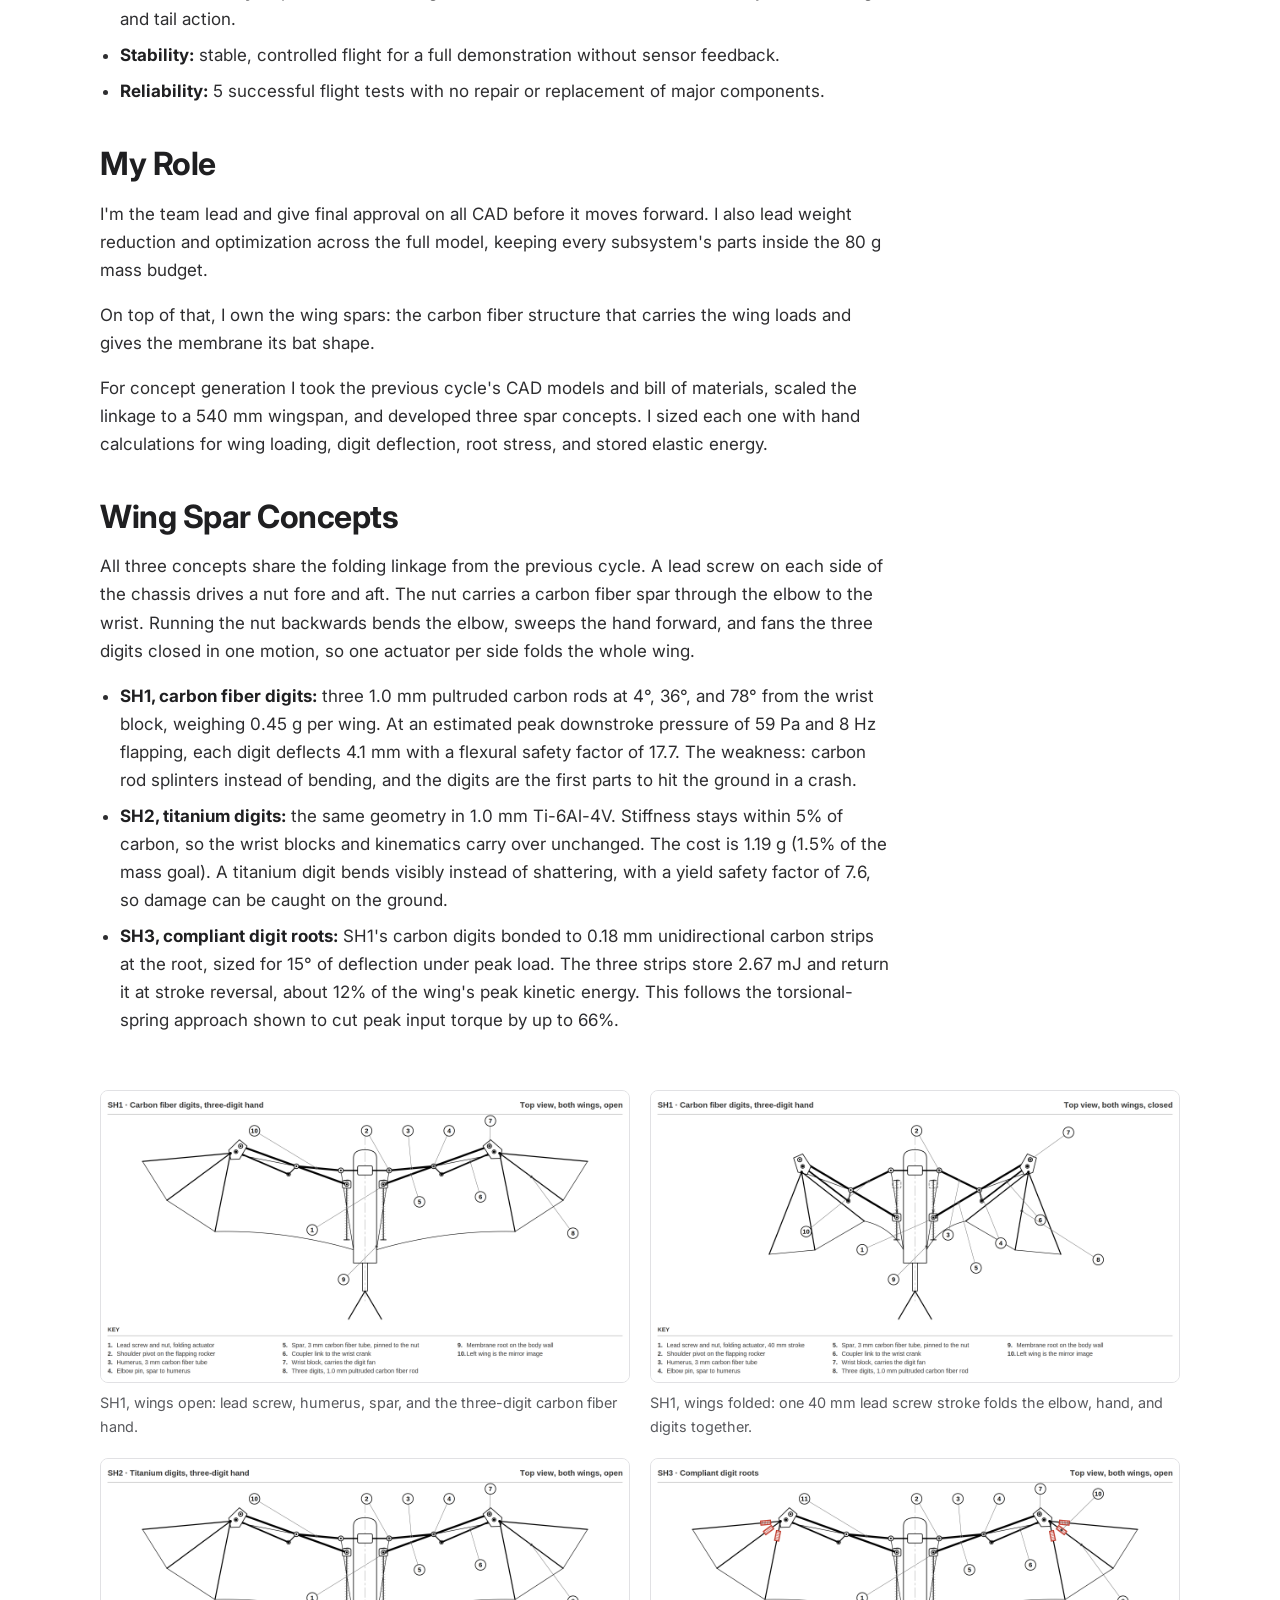
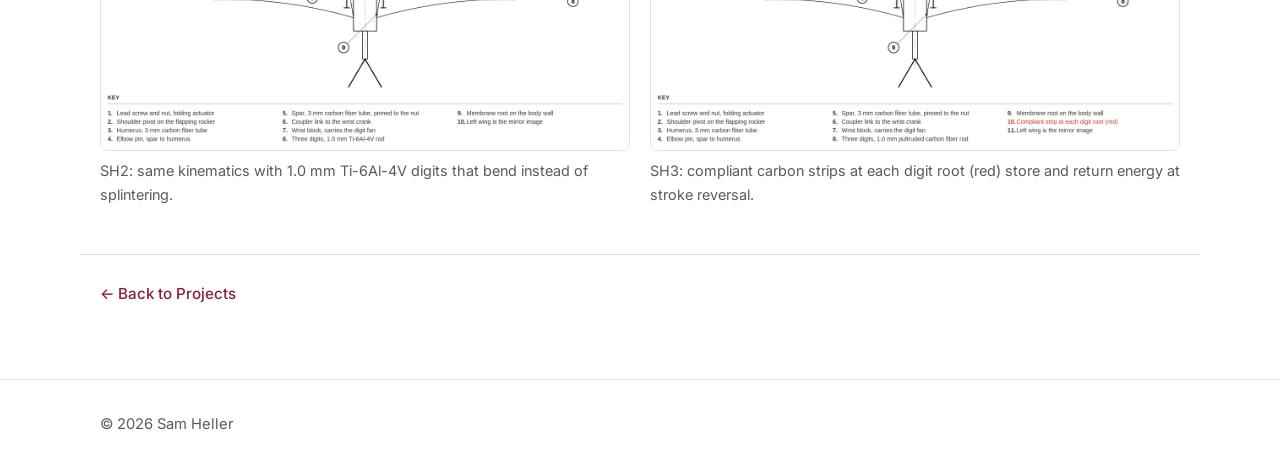
==== commit 64562281: "Add headshot and resume, expand Chiropter role Adds the headshot to the About section and the resume" ====
--- a/projects/chiropter.html
+++ b/projects/chiropter.html
@@ -45,7 +45,7 @@
         <h1>Chiropter</h1>
         <p class="lede">A bat-inspired flapping-wing drone with a 54 cm wingspan, an 80 g mass goal, and wings that fold in flight.</p>
         <dl class="facts">
-          <div><dt>Role</dt><dd>Team lead; wing spar design</dd></div>
+          <div><dt>Role</dt><dd>Team lead; CAD approval and weight optimization; wing spars</dd></div>
           <div><dt>Timeframe</dt><dd>2026 to 2027</dd></div>
           <div><dt>Where</dt><dd>Senior Design (ME 4015), Virginia Tech</dd></div>
           <div><dt>Tools</dt><dd>Carbon fiber, titanium, hand calcs, <span class="todo">[Add: CAD and analysis tools]</span></dd></div>
@@ -77,7 +77,8 @@
 
           <section aria-labelledby="role">
             <h2 id="role">My Role</h2>
-            <p>I'm the team lead, coordinating weight reduction and feasibility across all four subsystems. I also own the wing spars: the carbon fiber structure that carries the wing loads and gives the membrane its bat shape.</p>
+            <p>I'm the team lead and give final approval on all CAD before it moves forward. I also lead weight reduction and optimization across the full model, keeping every subsystem's parts inside the 80 g mass budget.</p>
+            <p>On top of that, I own the wing spars: the carbon fiber structure that carries the wing loads and gives the membrane its bat shape.</p>
             <p>For concept generation I took the previous cycle's CAD models and bill of materials, scaled the linkage to a 540 mm wingspan, and developed three spar concepts. I sized each one with hand calculations for wing loading, digit deflection, root stress, and stored elastic energy.</p>
           </section>
 
@@ -88,7 +89,6 @@
               <li><strong>SH1, carbon fiber digits:</strong> three 1.0 mm pultruded carbon rods at 4&deg;, 36&deg;, and 78&deg; from the wrist block, weighing 0.45 g per wing. At an estimated peak downstroke pressure of 59 Pa and 8 Hz flapping, each digit deflects 4.1 mm with a flexural safety factor of 17.7. The weakness: carbon rod splinters instead of bending, and the digits are the first parts to hit the ground in a crash.</li>
               <li><strong>SH2, titanium digits:</strong> the same geometry in 1.0 mm Ti-6Al-4V. Stiffness stays within 5% of carbon, so the wrist blocks and kinematics carry over unchanged. The cost is 1.19 g (1.5% of the mass goal). A titanium digit bends visibly instead of shattering, with a yield safety factor of 7.6, so damage can be caught on the ground.</li>
               <li><strong>SH3, compliant digit roots:</strong> SH1's carbon digits bonded to 0.18 mm unidirectional carbon strips at the root, sized for 15&deg; of deflection under peak load. The three strips store 2.67 mJ and return it at stroke reversal, about 12% of the wing's peak kinetic energy. This follows the torsional-spring approach shown to cut peak input torque by up to 66%.</li>
-              <li><strong>Status:</strong> <span class="todo">[Add: which concept was selected at downselect/PDR, and current build or test status]</span></li>
             </ul>
           </section>
         </div>
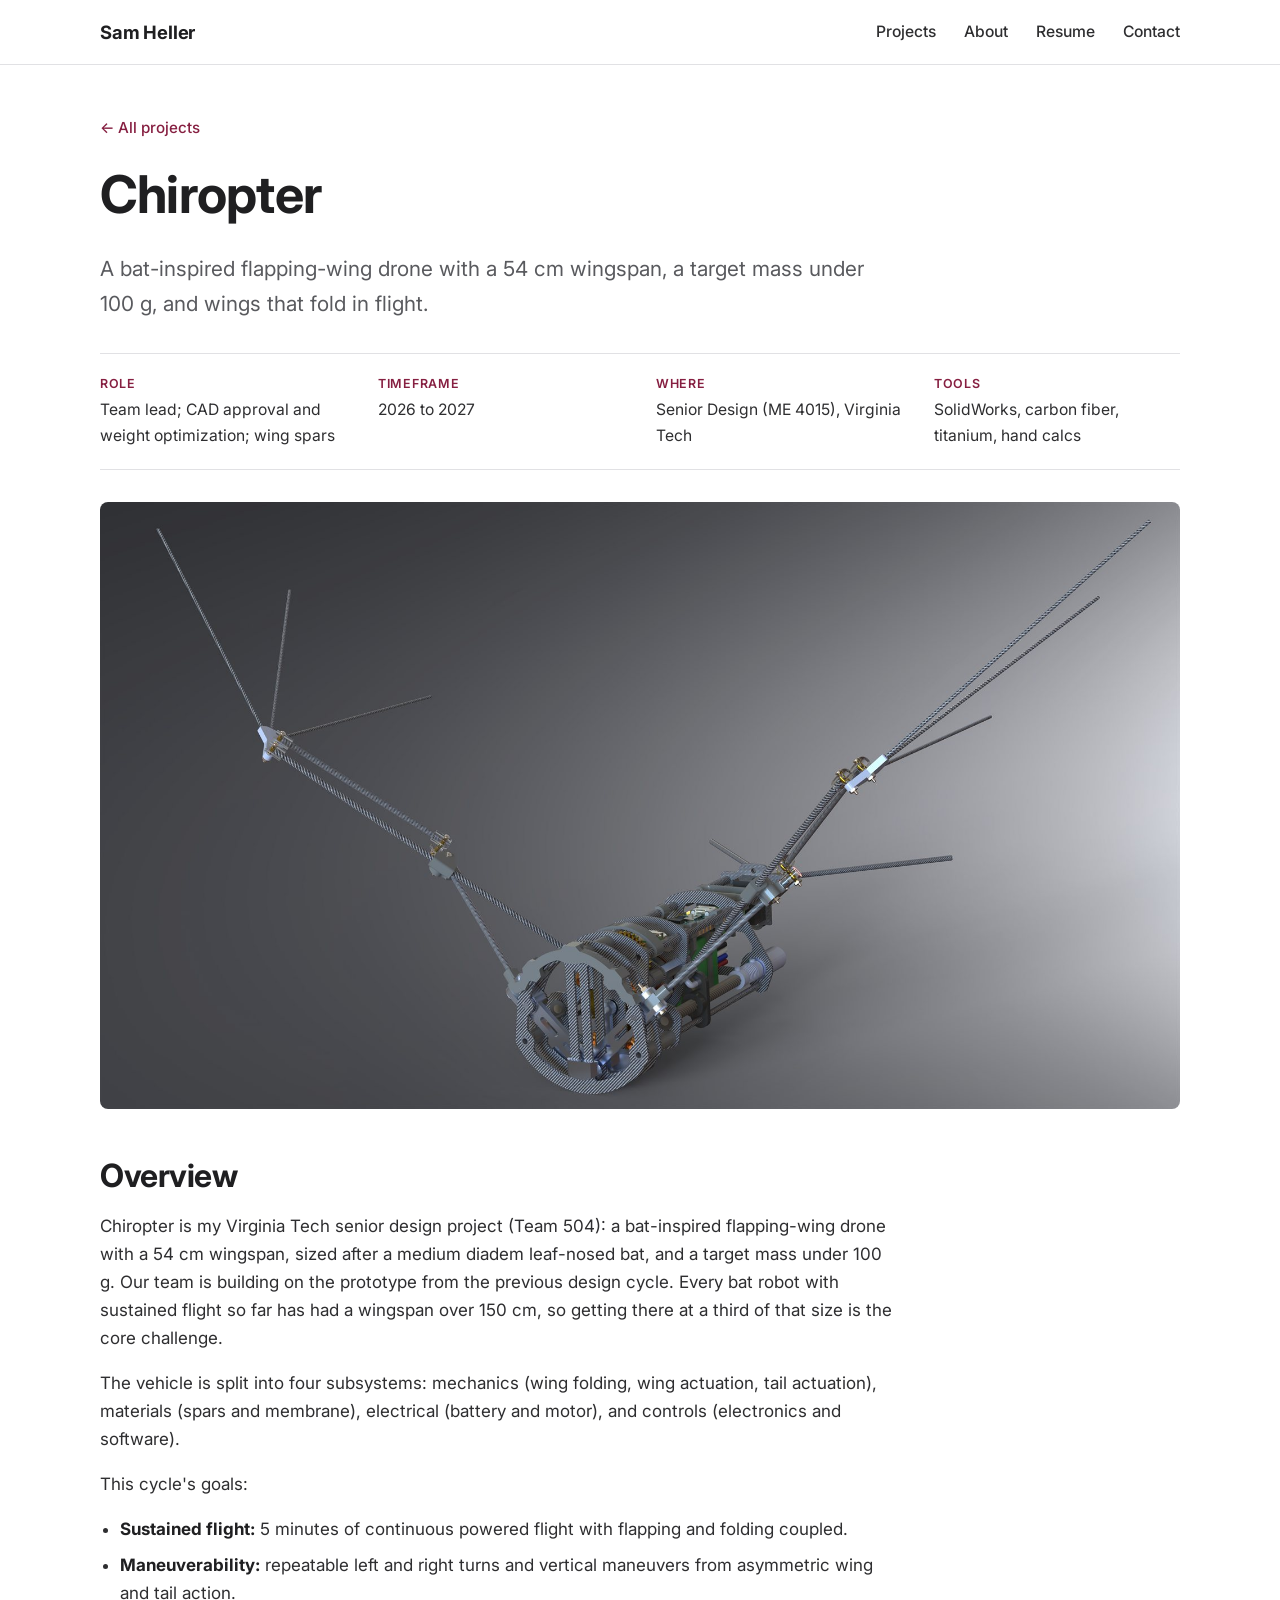
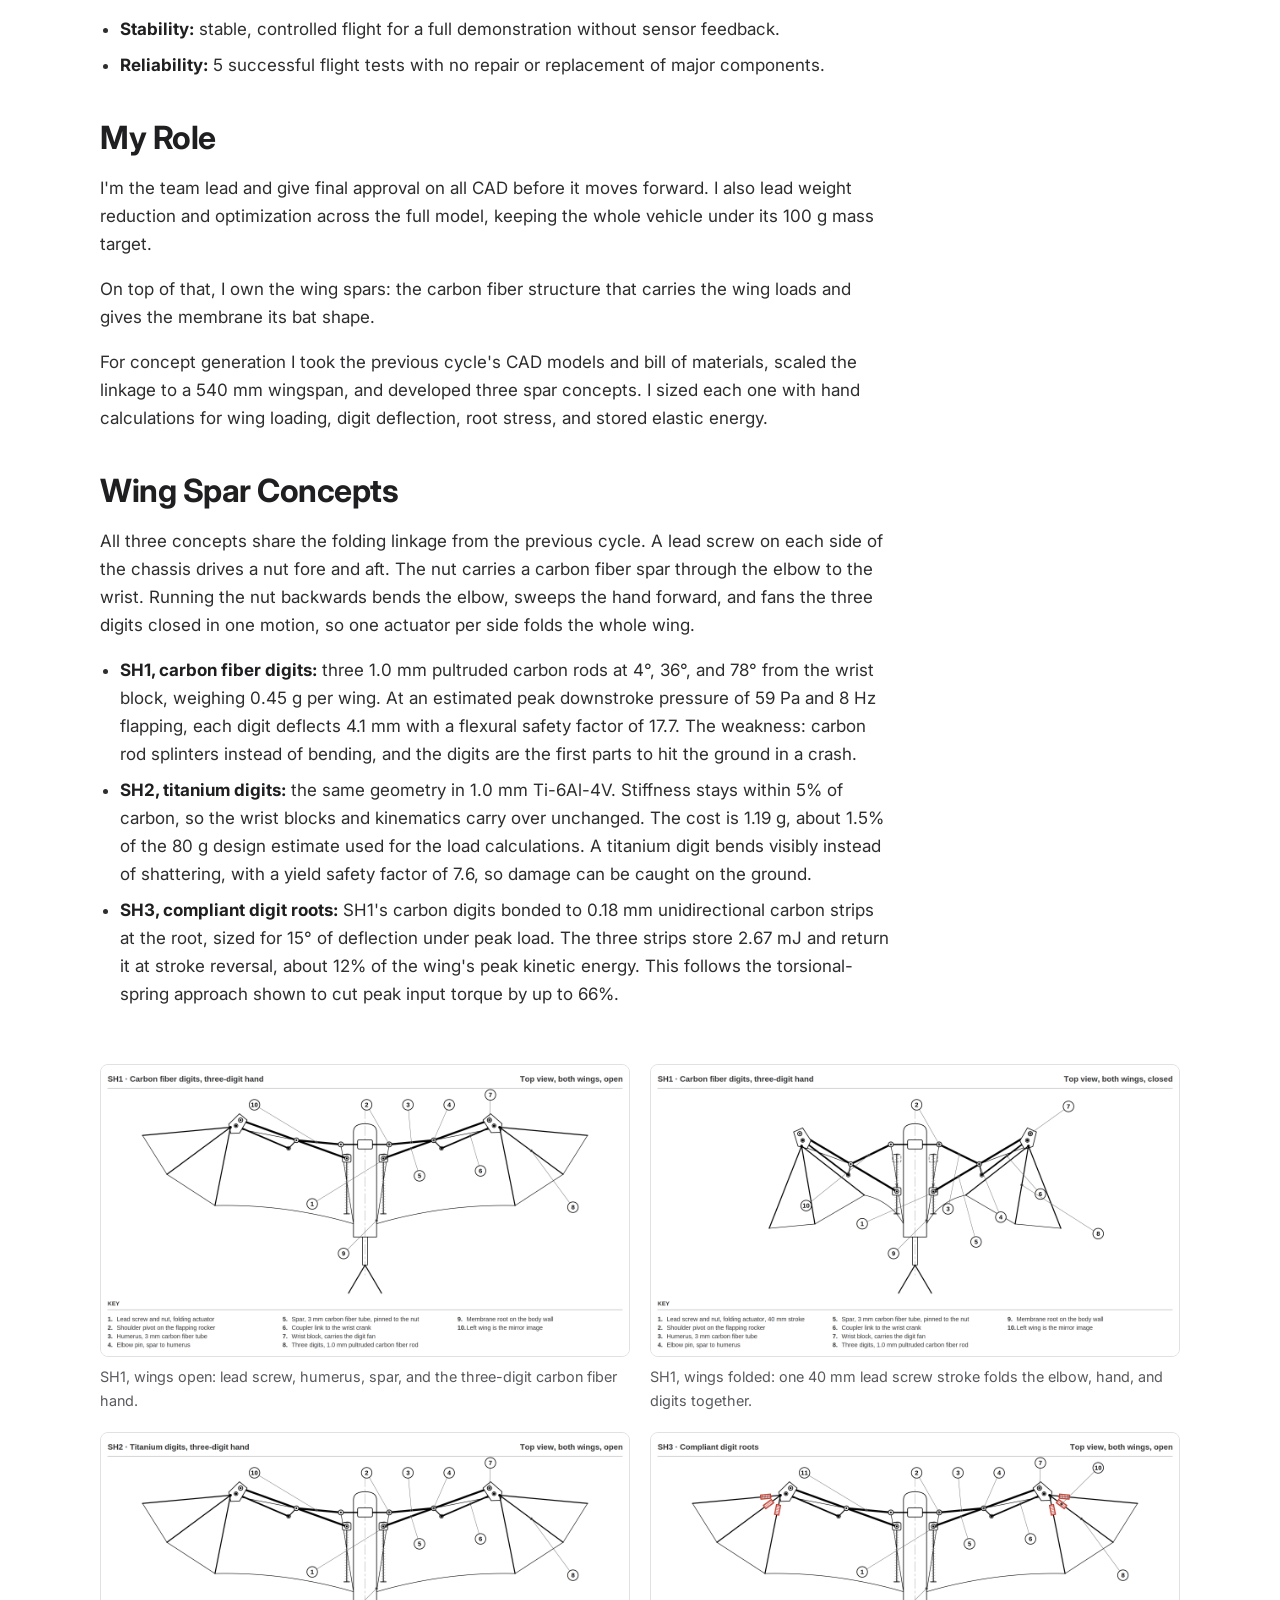
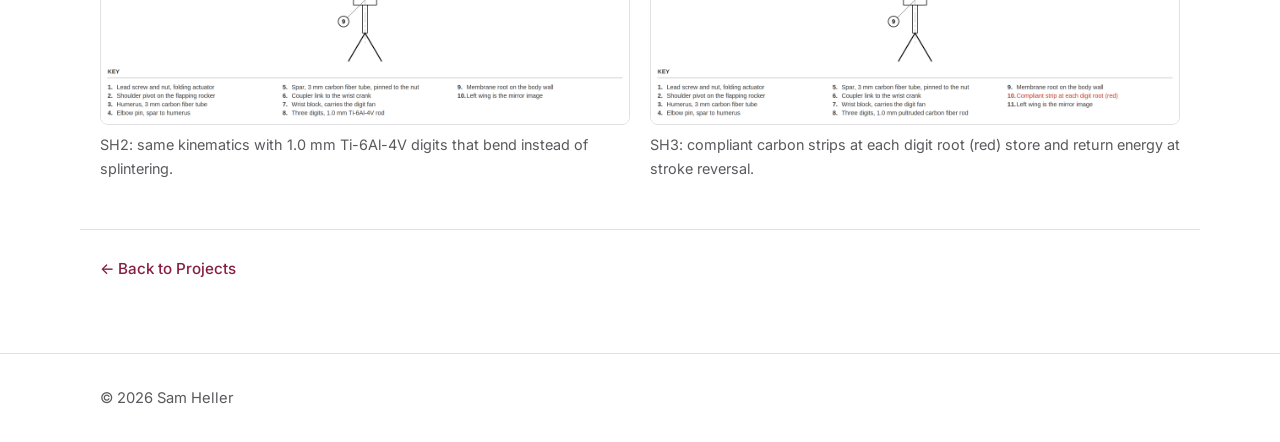
==== commit b461a2ce: "Add Chiropter render and EasySDS screenshots, match skills to resume Chiropter: SolidWorks render as" ====
--- a/projects/chiropter.html
+++ b/projects/chiropter.html
@@ -4,11 +4,11 @@
   <meta charset="utf-8">
   <meta name="viewport" content="width=device-width, initial-scale=1">
   <title>Chiropter: Flapping-Wing Drone | Sam Heller</title>
-  <meta name="description" content="Chiropter is a bat-inspired flapping-wing drone with a 54 cm wingspan and an 80 g mass goal. Sam Heller is team lead and owns the wing spar design for this Virginia Tech senior design project.">
+  <meta name="description" content="Chiropter is a bat-inspired flapping-wing drone with a 54 cm wingspan and a target mass under 100 g. Sam Heller is team lead and owns the wing spar design for this Virginia Tech senior design project.">
   <meta property="og:type" content="article">
   <meta property="og:title" content="Chiropter: Flapping-Wing Drone | Sam Heller">
-  <meta property="og:description" content="Bat-inspired flapping-wing drone, 54 cm wingspan, 80 g mass goal. Virginia Tech senior design.">
-  <meta property="og:image" content="https://sam-j-heller.github.io/PersonalPortfolio/images/chiropter/sh1-open.png">
+  <meta property="og:description" content="Bat-inspired flapping-wing drone, 54 cm wingspan, target mass under 100 g. Virginia Tech senior design.">
+  <meta property="og:image" content="https://sam-j-heller.github.io/PersonalPortfolio/images/chiropter/hero.jpg">
   <meta property="og:url" content="https://sam-j-heller.github.io/PersonalPortfolio/projects/chiropter.html">
   <link rel="icon" href="../favicon.svg" type="image/svg+xml">
   <link rel="preconnect" href="https://fonts.googleapis.com">
@@ -43,28 +43,24 @@
       <header class="container project-head">
         <a class="back-link" href="../index.html#projects">&larr; All projects</a>
         <h1>Chiropter</h1>
-        <p class="lede">A bat-inspired flapping-wing drone with a 54 cm wingspan, an 80 g mass goal, and wings that fold in flight.</p>
+        <p class="lede">A bat-inspired flapping-wing drone with a 54 cm wingspan, a target mass under 100 g, and wings that fold in flight.</p>
         <dl class="facts">
           <div><dt>Role</dt><dd>Team lead; CAD approval and weight optimization; wing spars</dd></div>
           <div><dt>Timeframe</dt><dd>2026 to 2027</dd></div>
           <div><dt>Where</dt><dd>Senior Design (ME 4015), Virginia Tech</dd></div>
-          <div><dt>Tools</dt><dd>Carbon fiber, titanium, hand calcs, <span class="todo">[Add: CAD and analysis tools]</span></dd></div>
+          <div><dt>Tools</dt><dd>SolidWorks, carbon fiber, titanium, hand calcs</dd></div>
         </dl>
       </header>
 
       <div class="container project-hero">
-        <!-- REPLACE WITH: <img class="ratio-16x9" src="../images/chiropter/hero.jpg" alt="Chiropter flapping-wing drone prototype" width="1920" height="1080"> -->
-        <div class="ph ratio-16x9" role="img" aria-label="Placeholder for Chiropter hero image">
-          <span>Chiropter: hero image, 16:9</span>
-          <code>images/chiropter/hero.jpg</code>
-        </div>
+        <img class="ratio-16x9" src="../images/chiropter/hero.jpg" alt="SolidWorks render of the Chiropter assembly: a carbon fiber chassis with the flapping drive, electronics, and lead screws, and two folding wings with three carbon fiber digits each" width="1920" height="1080">
       </div>
 
       <div class="container">
         <div class="prose">
           <section aria-labelledby="overview">
             <h2 id="overview">Overview</h2>
-            <p>Chiropter is my Virginia Tech senior design project (Team 504): a bat-inspired flapping-wing drone with a 54 cm wingspan, sized after a medium diadem leaf-nosed bat, and an 80 g mass goal. Our team is building on the prototype from the previous design cycle. Every bat robot with sustained flight so far has had a wingspan over 150 cm, so getting there at a third of that size is the core challenge.</p>
+            <p>Chiropter is my Virginia Tech senior design project (Team 504): a bat-inspired flapping-wing drone with a 54 cm wingspan, sized after a medium diadem leaf-nosed bat, and a target mass under 100 g. Our team is building on the prototype from the previous design cycle. Every bat robot with sustained flight so far has had a wingspan over 150 cm, so getting there at a third of that size is the core challenge.</p>
             <p>The vehicle is split into four subsystems: mechanics (wing folding, wing actuation, tail actuation), materials (spars and membrane), electrical (battery and motor), and controls (electronics and software).</p>
             <p>This cycle's goals:</p>
             <ul>
@@ -77,7 +73,7 @@
 
           <section aria-labelledby="role">
             <h2 id="role">My Role</h2>
-            <p>I'm the team lead and give final approval on all CAD before it moves forward. I also lead weight reduction and optimization across the full model, keeping every subsystem's parts inside the 80 g mass budget.</p>
+            <p>I'm the team lead and give final approval on all CAD before it moves forward. I also lead weight reduction and optimization across the full model, keeping the whole vehicle under its 100 g mass target.</p>
             <p>On top of that, I own the wing spars: the carbon fiber structure that carries the wing loads and gives the membrane its bat shape.</p>
             <p>For concept generation I took the previous cycle's CAD models and bill of materials, scaled the linkage to a 540 mm wingspan, and developed three spar concepts. I sized each one with hand calculations for wing loading, digit deflection, root stress, and stored elastic energy.</p>
           </section>
@@ -87,7 +83,7 @@
             <p>All three concepts share the folding linkage from the previous cycle. A lead screw on each side of the chassis drives a nut fore and aft. The nut carries a carbon fiber spar through the elbow to the wrist. Running the nut backwards bends the elbow, sweeps the hand forward, and fans the three digits closed in one motion, so one actuator per side folds the whole wing.</p>
             <ul>
               <li><strong>SH1, carbon fiber digits:</strong> three 1.0 mm pultruded carbon rods at 4&deg;, 36&deg;, and 78&deg; from the wrist block, weighing 0.45 g per wing. At an estimated peak downstroke pressure of 59 Pa and 8 Hz flapping, each digit deflects 4.1 mm with a flexural safety factor of 17.7. The weakness: carbon rod splinters instead of bending, and the digits are the first parts to hit the ground in a crash.</li>
-              <li><strong>SH2, titanium digits:</strong> the same geometry in 1.0 mm Ti-6Al-4V. Stiffness stays within 5% of carbon, so the wrist blocks and kinematics carry over unchanged. The cost is 1.19 g (1.5% of the mass goal). A titanium digit bends visibly instead of shattering, with a yield safety factor of 7.6, so damage can be caught on the ground.</li>
+              <li><strong>SH2, titanium digits:</strong> the same geometry in 1.0 mm Ti-6Al-4V. Stiffness stays within 5% of carbon, so the wrist blocks and kinematics carry over unchanged. The cost is 1.19 g, about 1.5% of the 80 g design estimate used for the load calculations. A titanium digit bends visibly instead of shattering, with a yield safety factor of 7.6, so damage can be caught on the ground.</li>
               <li><strong>SH3, compliant digit roots:</strong> SH1's carbon digits bonded to 0.18 mm unidirectional carbon strips at the root, sized for 15&deg; of deflection under peak load. The three strips store 2.67 mJ and return it at stroke reversal, about 12% of the wing's peak kinetic energy. This follows the torsional-spring approach shown to cut peak input torque by up to 66%.</li>
             </ul>
           </section>
--- a/css/style.css
+++ b/css/style.css
@@ -335,8 +335,6 @@
 }
 .card:focus-within { outline: 3px solid var(--maroon); outline-offset: 3px; }
 .card .ph, .card img { border: 0; border-bottom: 1px solid var(--border); }
-/* Diagrams are letterboxed on white instead of cropped. */
-.card img.diagram { object-fit: contain; background: #fff; padding: 0.5rem; }
 
 .card-body { padding: 1.25rem 1.25rem 1.4rem; display: flex; flex-direction: column; flex: 1; }
 .card-body h3 { margin-bottom: 0.4rem; }
@@ -485,6 +483,17 @@
 
 .project-hero .ph, .project-hero img { border-radius: var(--radius); }
 
+/* Screenshots keep their own ratio and get a frame so white UI edges do not
+   blend into the page. */
+img.screenshot {
+  width: 100%;
+  height: auto;
+  border: 1px solid var(--border);
+  border-radius: var(--radius);
+}
+.figure-wide { margin: 0 0 3rem; }
+.figure-wide figcaption { font-size: 0.9rem; color: var(--muted); margin-top: 0.5rem; }
+
 .prose { max-width: 72ch; padding: 3rem 0 1rem; }
 .prose section { margin-bottom: 2.5rem; scroll-margin-top: var(--header-h); }
 .prose ul { padding-left: 1.25rem; margin: 0 0 1em; }
